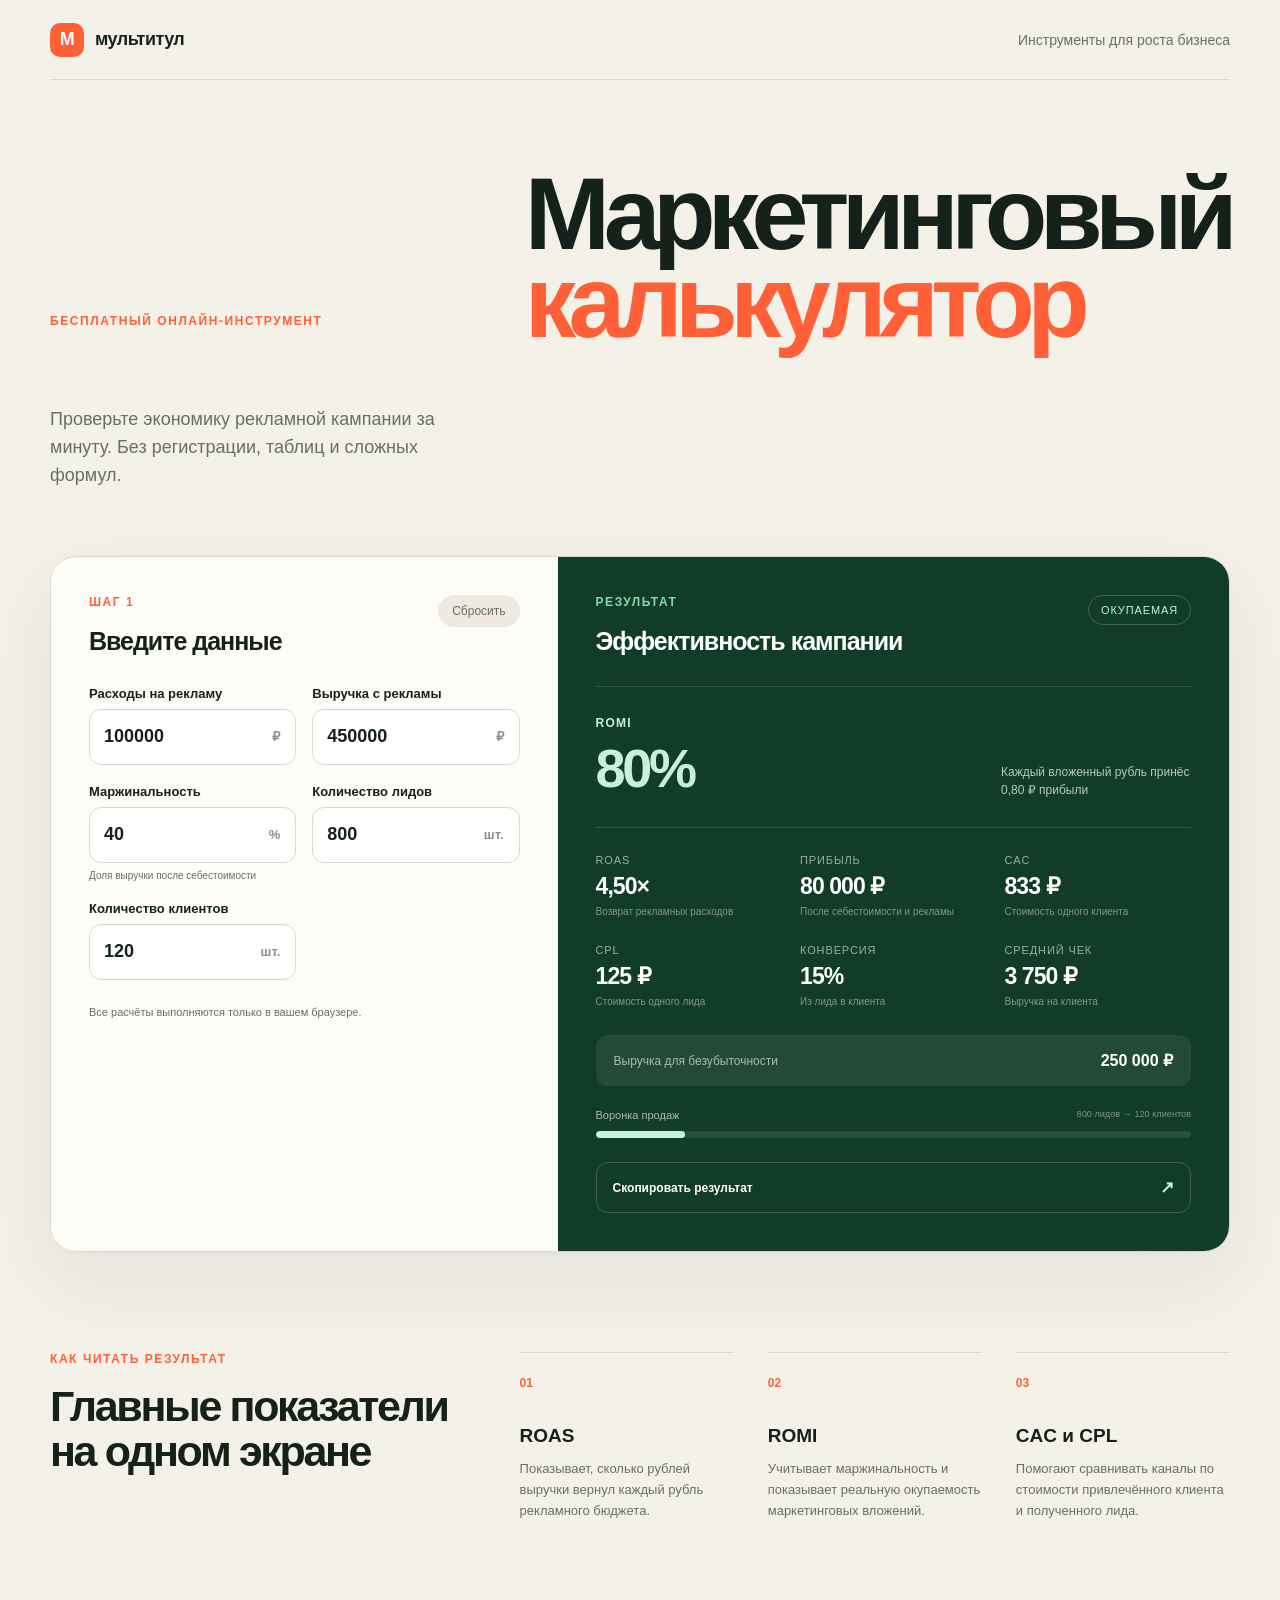
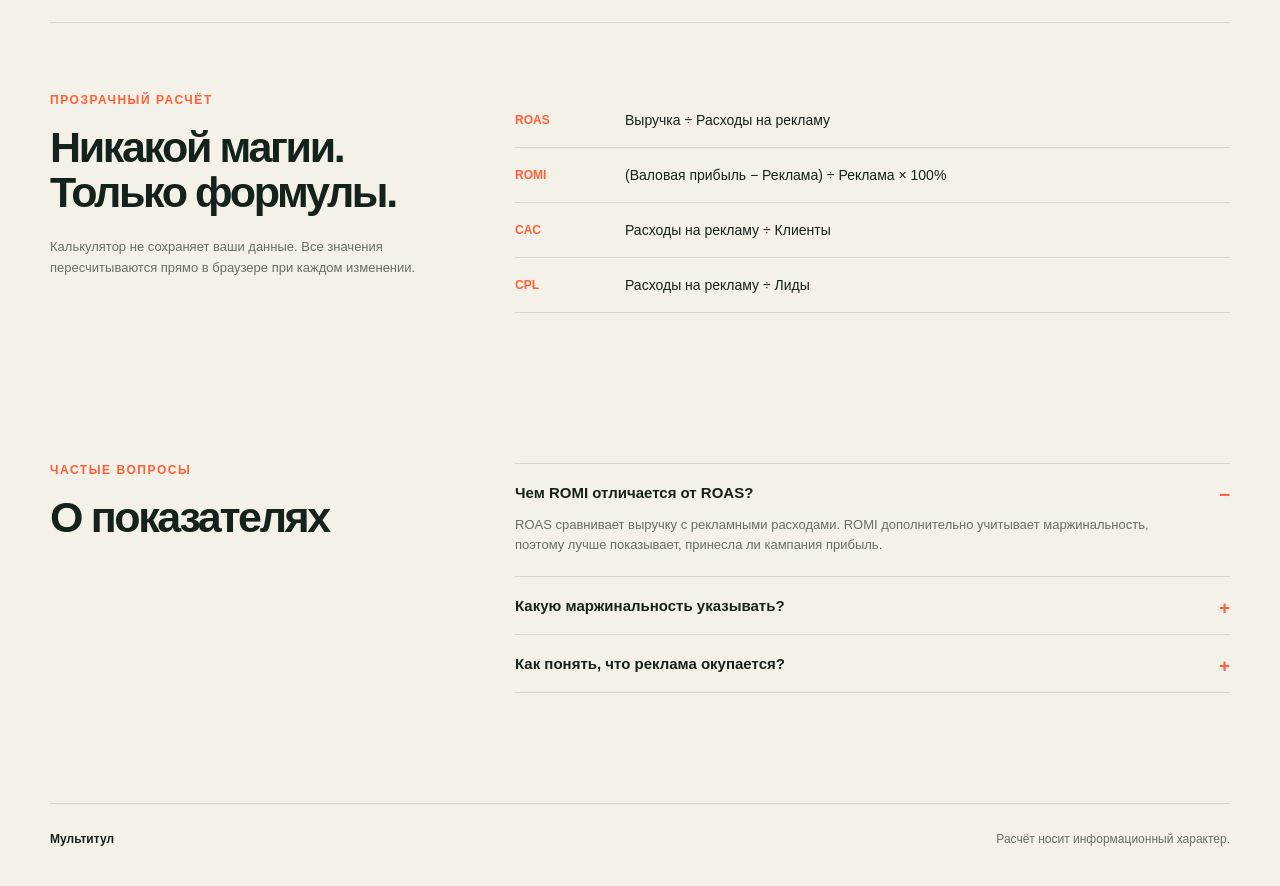
==== index.html @ 46bb3a7b "Publish Multitool marketing calculator" ====
<!doctype html>
<html lang="ru">
<head>
  <meta charset="UTF-8">
  <meta name="viewport" content="width=device-width, initial-scale=1.0">
  <title>Маркетинговый калькулятор — ROAS, ROMI, CAC и CPL</title>
  <meta name="description" content="Бесплатный маркетинговый калькулятор: рассчитайте ROAS, ROMI, CAC, CPL, конверсию, прибыль и точку безубыточности.">
  <link rel="stylesheet" href="styles.css">
  <script type="application/ld+json">
  {
    "@context": "https://schema.org",
    "@type": "WebApplication",
    "name": "Маркетинговый калькулятор",
    "applicationCategory": "BusinessApplication",
    "operatingSystem": "Any",
    "offers": {"@type": "Offer", "price": "0", "priceCurrency": "RUB"}
  }
  </script>
</head>
<body>
  <header class="site-header">
    <a class="brand" href="#" aria-label="Мультитул — на главную">
      <span class="brand-mark">M</span>
      <span>мультитул</span>
    </a>
    <span class="header-note">Инструменты для роста бизнеса</span>
  </header>

  <main>
    <section class="hero">
      <p class="eyebrow">Бесплатный онлайн-инструмент</p>
      <h1>Маркетинговый<br><span>калькулятор</span></h1>
      <p class="hero-copy">Проверьте экономику рекламной кампании за минуту. Без регистрации, таблиц и сложных формул.</p>
    </section>

    <section class="calculator" aria-labelledby="calculator-title">
      <div class="input-panel">
        <div class="panel-heading">
          <div>
            <p class="step">Шаг 1</p>
            <h2 id="calculator-title">Введите данные</h2>
          </div>
          <button class="reset-button" id="reset" type="button">Сбросить</button>
        </div>

        <div class="fields">
          <label>
            <span>Расходы на рекламу</span>
            <span class="field-wrap"><input id="spend" type="number" min="0" step="100" value="100000"><b>₽</b></span>
          </label>
          <label>
            <span>Выручка с рекламы</span>
            <span class="field-wrap"><input id="revenue" type="number" min="0" step="100" value="450000"><b>₽</b></span>
          </label>
          <label>
            <span>Маржинальность</span>
            <span class="field-wrap"><input id="margin" type="number" min="0" max="100" step="1" value="40"><b>%</b></span>
            <small>Доля выручки после себестоимости</small>
          </label>
          <label>
            <span>Количество лидов</span>
            <span class="field-wrap"><input id="leads" type="number" min="0" step="1" value="800"><b>шт.</b></span>
          </label>
          <label>
            <span>Количество клиентов</span>
            <span class="field-wrap"><input id="customers" type="number" min="0" step="1" value="120"><b>шт.</b></span>
          </label>
        </div>
        <p class="form-warning" id="form-warning" role="alert" hidden></p>
        <p class="privacy">Все расчёты выполняются только в вашем браузере.</p>
      </div>

      <div class="results-panel" aria-live="polite">
        <div class="panel-heading result-heading">
          <div>
            <p class="step">Результат</p>
            <h2>Эффективность кампании</h2>
          </div>
          <span class="status" id="status">Окупаемая</span>
        </div>

        <article class="hero-result">
          <div>
            <p>ROMI</p>
            <strong id="romi">80%</strong>
          </div>
          <p id="romi-caption">Каждый вложенный рубль принёс 0,80 ₽ прибыли</p>
        </article>

        <div class="metric-grid">
          <article><span>ROAS</span><strong id="roas">4,50×</strong><small>Возврат рекламных расходов</small></article>
          <article><span>Прибыль</span><strong id="profit">80 000 ₽</strong><small>После себестоимости и рекламы</small></article>
          <article><span>CAC</span><strong id="cac">833 ₽</strong><small>Стоимость одного клиента</small></article>
          <article><span>CPL</span><strong id="cpl">125 ₽</strong><small>Стоимость одного лида</small></article>
          <article><span>Конверсия</span><strong id="conversion">15%</strong><small>Из лида в клиента</small></article>
          <article><span>Средний чек</span><strong id="aov">3 750 ₽</strong><small>Выручка на клиента</small></article>
        </div>

        <div class="breakeven">
          <span>Выручка для безубыточности</span>
          <strong id="breakeven">250 000 ₽</strong>
        </div>

        <div class="funnel">
          <div class="funnel-heading"><span>Воронка продаж</span><small id="funnel-label">800 лидов → 120 клиентов</small></div>
          <div class="funnel-track"><span id="funnel-bar"></span></div>
        </div>

        <button class="copy-button" id="copy-result" type="button">
          <span>Скопировать результат</span><b aria-hidden="true">↗</b>
        </button>
      </div>
    </section>

    <section class="explanation">
      <div>
        <p class="eyebrow">Как читать результат</p>
        <h2>Главные показатели<br>на одном экране</h2>
      </div>
      <div class="explanation-grid">
        <article><b>01</b><h3>ROAS</h3><p>Показывает, сколько рублей выручки вернул каждый рубль рекламного бюджета.</p></article>
        <article><b>02</b><h3>ROMI</h3><p>Учитывает маржинальность и показывает реальную окупаемость маркетинговых вложений.</p></article>
        <article><b>03</b><h3>CAC и CPL</h3><p>Помогают сравнивать каналы по стоимости привлечённого клиента и полученного лида.</p></article>
      </div>
    </section>

    <section class="formula-section">
      <div class="formula-intro">
        <p class="eyebrow">Прозрачный расчёт</p>
        <h2>Никакой магии.<br>Только формулы.</h2>
        <p>Калькулятор не сохраняет ваши данные. Все значения пересчитываются прямо в браузере при каждом изменении.</p>
      </div>
      <div class="formula-list">
        <article><span>ROAS</span><code>Выручка ÷ Расходы на рекламу</code></article>
        <article><span>ROMI</span><code>(Валовая прибыль − Реклама) ÷ Реклама × 100%</code></article>
        <article><span>CAC</span><code>Расходы на рекламу ÷ Клиенты</code></article>
        <article><span>CPL</span><code>Расходы на рекламу ÷ Лиды</code></article>
      </div>
    </section>

    <section class="faq">
      <div>
        <p class="eyebrow">Частые вопросы</p>
        <h2>О показателях</h2>
      </div>
      <div class="faq-list">
        <details open><summary>Чем ROMI отличается от ROAS?</summary><p>ROAS сравнивает выручку с рекламными расходами. ROMI дополнительно учитывает маржинальность, поэтому лучше показывает, принесла ли кампания прибыль.</p></details>
        <details><summary>Какую маржинальность указывать?</summary><p>Используйте долю выручки, которая остаётся после переменных расходов и себестоимости, но до вычета рекламного бюджета.</p></details>
        <details><summary>Как понять, что реклама окупается?</summary><p>Положительный ROMI означает, что валовая прибыль покрыла рекламные расходы. Но итоговое управленческое решение также должно учитывать постоянные расходы бизнеса.</p></details>
      </div>
    </section>
  </main>

  <footer>
    <span>Мультитул</span>
    <p>Расчёт носит информационный характер.</p>
  </footer>
  <script src="app.js"></script>
</body>
</html>
---- styles.css ----
:root {
  --ink: #15221b;
  --muted: #667068;
  --paper: #f4f1e9;
  --card: #fffdf8;
  --line: #d9d8cf;
  --accent: #ff6038;
  --green: #123c2a;
  --mint: #c7f1d8;
}

* { box-sizing: border-box; }
html { scroll-behavior: smooth; }
body {
  margin: 0;
  background: var(--paper);
  color: var(--ink);
  font-family: Inter, ui-sans-serif, -apple-system, BlinkMacSystemFont, "Segoe UI", sans-serif;
}

.site-header, main, footer { width: min(1180px, calc(100% - 40px)); margin-inline: auto; }
.site-header {
  height: 80px;
  display: flex;
  align-items: center;
  justify-content: space-between;
  border-bottom: 1px solid var(--line);
}
.brand { color: var(--ink); text-decoration: none; display: flex; align-items: center; gap: 11px; font-weight: 800; font-size: 18px; letter-spacing: -.03em; }
.brand-mark { width: 34px; height: 34px; display: grid; place-items: center; background: var(--accent); color: white; border-radius: 10px; }
.header-note { color: var(--muted); font-size: 14px; }

.hero { padding: 90px 0 62px; display: grid; grid-template-columns: 1.35fr .65fr; align-items: end; gap: 60px; }
.eyebrow, .step { margin: 0 0 18px; color: var(--accent); text-transform: uppercase; letter-spacing: .13em; font-size: 12px; font-weight: 800; }
h1 { margin: 0; font-size: clamp(58px, 8vw, 108px); line-height: .86; letter-spacing: -.075em; font-weight: 800; }
h1 span { color: var(--accent); }
.hero-copy { color: var(--muted); font-size: 18px; line-height: 1.55; margin: 0 0 4px; max-width: 410px; }

.calculator { display: grid; grid-template-columns: .86fr 1.14fr; border: 1px solid var(--line); border-radius: 26px; overflow: hidden; box-shadow: 0 30px 80px rgba(30,35,30,.08); }
.input-panel, .results-panel { padding: 38px; }
.input-panel { background: var(--card); }
.results-panel { background: var(--green); color: white; }
.panel-heading { display: flex; justify-content: space-between; align-items: flex-start; gap: 20px; margin-bottom: 30px; }
.panel-heading h2 { margin: 0; font-size: 25px; letter-spacing: -.04em; }
.reset-button { border: 0; background: #eeeae1; color: var(--muted); border-radius: 999px; padding: 9px 14px; cursor: pointer; font: inherit; font-size: 12px; }
.reset-button:hover { color: var(--ink); }
.fields { display: grid; grid-template-columns: 1fr 1fr; gap: 19px 16px; }
label > span:first-child { display: block; font-size: 13px; font-weight: 700; margin: 0 0 8px; }
.field-wrap { height: 56px; display: flex; align-items: center; border: 1px solid var(--line); border-radius: 12px; background: white; padding-right: 15px; }
.field-wrap:focus-within { border-color: var(--accent); box-shadow: 0 0 0 3px rgba(255,96,56,.12); }
input { width: 100%; min-width: 0; border: 0; outline: 0; background: transparent; padding: 0 14px; font: inherit; font-size: 18px; font-weight: 750; color: var(--ink); }
.field-wrap b { color: #8a908b; font-size: 13px; white-space: nowrap; }
label small { display: block; margin-top: 6px; font-size: 10px; line-height: 1.3; color: var(--muted); }
.privacy { color: var(--muted); font-size: 11px; margin: 26px 0 0; }
.form-warning { color: #a33b24; background: #fff0eb; border-radius: 9px; padding: 11px 13px; font-size: 12px; line-height: 1.4; margin: 18px 0 -8px; }
.result-heading .step { color: #82dba6; }
.status { border: 1px solid rgba(255,255,255,.2); color: var(--mint); border-radius: 999px; padding: 8px 12px; font-size: 11px; text-transform: uppercase; letter-spacing: .08em; }
.status.negative { color: #ffb4a2; }
.hero-result { display: flex; align-items: flex-end; justify-content: space-between; gap: 28px; border-top: 1px solid rgba(255,255,255,.14); border-bottom: 1px solid rgba(255,255,255,.14); padding: 28px 0; }
.hero-result p { margin: 0; color: #b7c9bf; font-size: 12px; line-height: 1.45; max-width: 190px; }
.hero-result div > p { color: var(--mint); font-weight: 800; letter-spacing: .1em; }
.hero-result strong { display: block; margin-top: 5px; font-size: 54px; letter-spacing: -.06em; color: var(--mint); }
.metric-grid { display: grid; grid-template-columns: repeat(3, 1fr); margin-top: 26px; gap: 25px 18px; }
.metric-grid article { min-width: 0; }
.metric-grid span { display: block; font-size: 11px; color: #9aafa3; text-transform: uppercase; letter-spacing: .08em; }
.metric-grid strong { display: block; font-size: 23px; letter-spacing: -.04em; margin: 7px 0 5px; overflow-wrap: anywhere; }
.metric-grid small { display: block; font-size: 10px; line-height: 1.35; color: #82968b; }
.breakeven { margin-top: 27px; padding: 16px 18px; border-radius: 12px; background: rgba(255,255,255,.07); display: flex; justify-content: space-between; align-items: center; gap: 15px; font-size: 12px; color: #aabbb1; }
.breakeven strong { color: white; font-size: 16px; }
.funnel { margin-top: 23px; }
.funnel-heading { display: flex; justify-content: space-between; gap: 16px; color: #aabbb1; font-size: 11px; }
.funnel-heading small { color: #7f9488; }
.funnel-track { margin-top: 10px; height: 7px; background: rgba(255,255,255,.09); border-radius: 999px; overflow: hidden; }
.funnel-track span { display: block; height: 100%; width: 15%; background: var(--mint); border-radius: inherit; transition: width .3s ease; }
.copy-button { width: 100%; display: flex; align-items: center; justify-content: space-between; margin-top: 24px; border: 1px solid rgba(255,255,255,.18); background: transparent; color: white; border-radius: 12px; padding: 14px 16px; font: inherit; font-size: 12px; font-weight: 700; cursor: pointer; }
.copy-button:hover { background: rgba(255,255,255,.07); }
.copy-button b { color: var(--mint); font-size: 17px; }

.explanation { padding: 100px 0; display: grid; grid-template-columns: .72fr 1.28fr; gap: 70px; }
.explanation h2 { margin: 0; font-size: 43px; letter-spacing: -.055em; line-height: 1.05; }
.explanation-grid { display: grid; grid-template-columns: repeat(3, 1fr); gap: 34px; }
.explanation-grid article { border-top: 1px solid var(--line); padding-top: 20px; }
.explanation-grid b { color: var(--accent); font-size: 12px; }
.explanation-grid h3 { margin: 34px 0 12px; font-size: 19px; }
.explanation-grid p { margin: 0; color: var(--muted); font-size: 13px; line-height: 1.6; }
.formula-section { padding: 70px 0; border-top: 1px solid var(--line); display: grid; grid-template-columns: .7fr 1.3fr; gap: 80px; }
.formula-intro h2, .faq h2 { margin: 0; font-size: 43px; letter-spacing: -.055em; line-height: 1.05; }
.formula-intro > p:last-child { margin: 22px 0 0; color: var(--muted); line-height: 1.6; font-size: 13px; max-width: 390px; }
.formula-list article { display: grid; grid-template-columns: 90px 1fr; align-items: center; gap: 20px; padding: 19px 0; border-bottom: 1px solid var(--line); }
.formula-list span { color: var(--accent); font-size: 12px; font-weight: 800; }
.formula-list code { font-family: inherit; color: var(--ink); font-size: 14px; }
.faq { padding: 80px 0 110px; display: grid; grid-template-columns: .7fr 1.3fr; gap: 80px; }
.faq-list { border-top: 1px solid var(--line); }
.faq-list details { border-bottom: 1px solid var(--line); padding: 20px 0; }
.faq-list summary { cursor: pointer; list-style: none; font-weight: 750; font-size: 15px; }
.faq-list summary::-webkit-details-marker { display: none; }
.faq-list summary::after { content: '+'; float: right; color: var(--accent); font-size: 19px; }
.faq-list details[open] summary::after { content: '−'; }
.faq-list p { color: var(--muted); font-size: 13px; line-height: 1.6; margin: 14px 40px 0 0; }
footer { display: flex; justify-content: space-between; border-top: 1px solid var(--line); padding: 28px 0 40px; color: var(--muted); font-size: 12px; }
footer span { color: var(--ink); font-weight: 800; }
footer p { margin: 0; }

@media (max-width: 860px) {
  .hero { grid-template-columns: 1fr; gap: 32px; padding-top: 65px; }
  .calculator { grid-template-columns: 1fr; }
  .explanation { grid-template-columns: 1fr; }
  .formula-section, .faq { grid-template-columns: 1fr; gap: 38px; }
}
@media (max-width: 600px) {
  .site-header, main, footer { width: min(100% - 24px, 1180px); }
  .header-note { display: none; }
  .hero { padding: 55px 4px 38px; }
  h1 { font-size: 52px; }
  .hero-copy { font-size: 16px; }
  .input-panel, .results-panel { padding: 25px 20px; }
  .fields { grid-template-columns: 1fr; }
  .metric-grid { grid-template-columns: 1fr 1fr; }
  .hero-result { align-items: flex-start; flex-direction: column; }
  .explanation { padding: 70px 4px; gap: 38px; }
  .explanation-grid { grid-template-columns: 1fr; gap: 26px; }
  .explanation-grid h3 { margin-top: 20px; }
  .formula-section, .faq { padding: 60px 4px; }
  .formula-list article { grid-template-columns: 70px 1fr; }
  .formula-list code { font-size: 12px; line-height: 1.4; }
  footer { flex-direction: column; gap: 12px; }
}
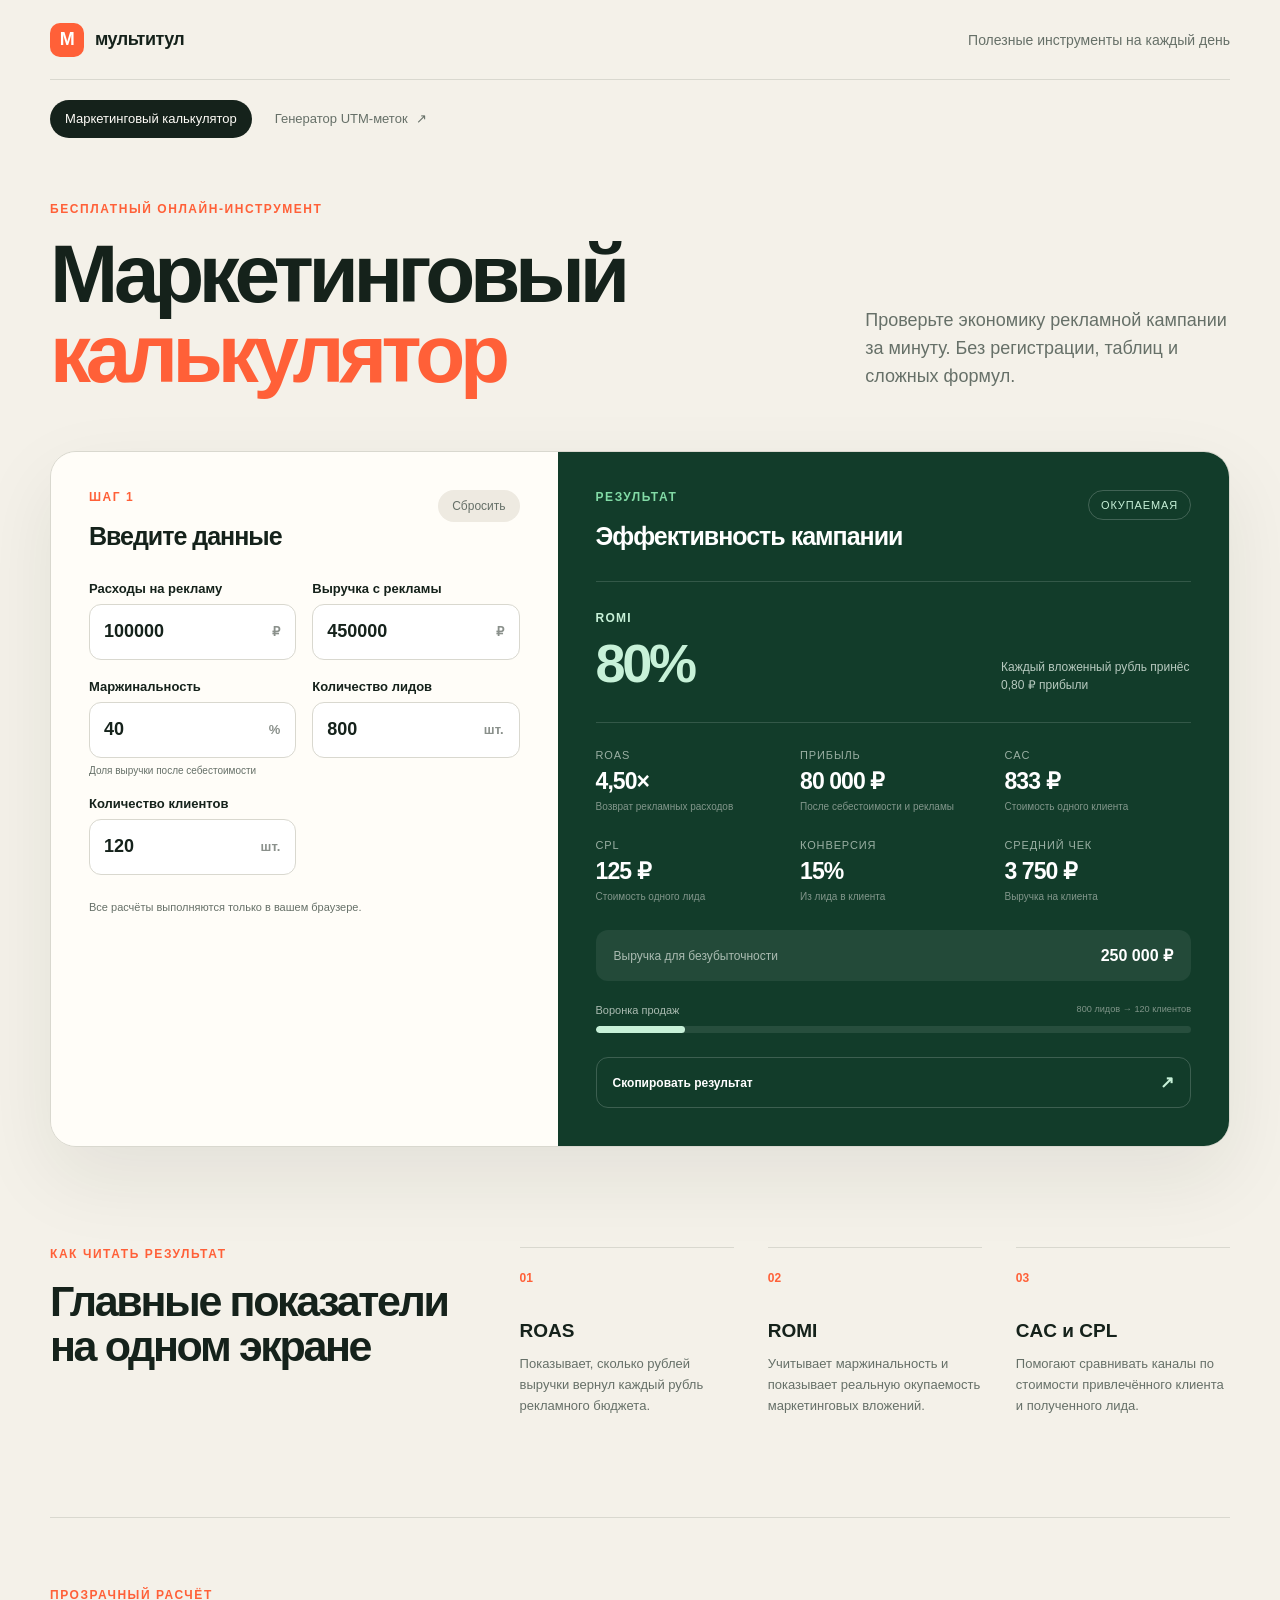
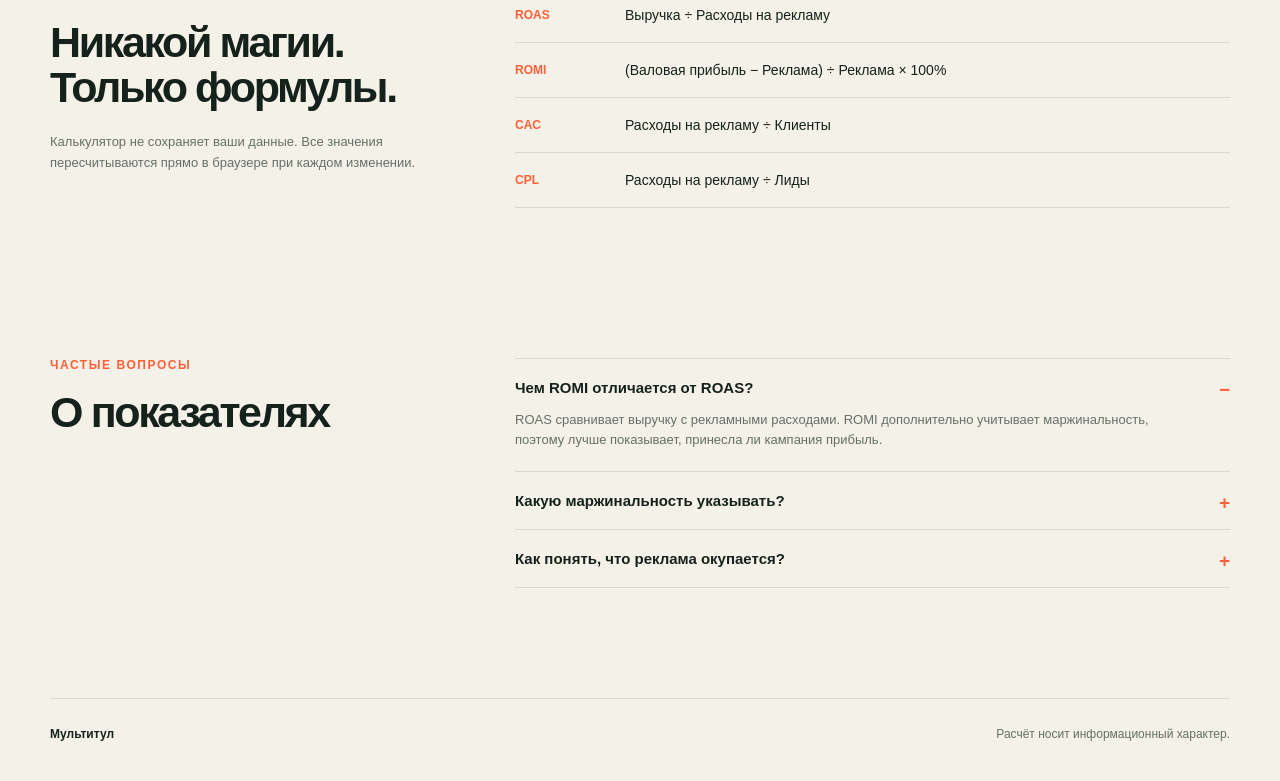
==== commit 58d029ca: "Add UTM link builder and shared tool navigation" ====
--- a/index.html
+++ b/index.html
@@ -5,6 +5,7 @@
   <meta name="viewport" content="width=device-width, initial-scale=1.0">
   <title>Маркетинговый калькулятор — ROAS, ROMI, CAC и CPL</title>
   <meta name="description" content="Бесплатный маркетинговый калькулятор: рассчитайте ROAS, ROMI, CAC, CPL, конверсию, прибыль и точку безубыточности.">
+  <link rel="canonical" href="https://nezagorami56.github.io/multitool/">
   <link rel="stylesheet" href="styles.css">
   <script type="application/ld+json">
   {
@@ -19,17 +20,23 @@
 </head>
 <body>
   <header class="site-header">
-    <a class="brand" href="#" aria-label="Мультитул — на главную">
+    <a class="brand" href="./" aria-label="Мультитул — на главную">
       <span class="brand-mark">M</span>
       <span>мультитул</span>
     </a>
-    <span class="header-note">Инструменты для роста бизнеса</span>
+    <span class="header-note">Полезные инструменты на каждый день</span>
   </header>
+  <nav class="tool-nav" aria-label="Инструменты">
+    <a href="./" aria-current="page">Маркетинговый калькулятор</a>
+    <a href="utm-builder/">Генератор UTM-меток <span aria-hidden="true">↗</span></a>
+  </nav>
 
   <main>
     <section class="hero">
-      <p class="eyebrow">Бесплатный онлайн-инструмент</p>
-      <h1>Маркетинговый<br><span>калькулятор</span></h1>
+      <div>
+        <p class="eyebrow">Бесплатный онлайн-инструмент</p>
+        <h1>Маркетинговый<br><span>калькулятор</span></h1>
+      </div>
       <p class="hero-copy">Проверьте экономику рекламной кампании за минуту. Без регистрации, таблиц и сложных формул.</p>
     </section>
 
--- a/styles.css
+++ b/styles.css
@@ -18,7 +18,7 @@
   font-family: Inter, ui-sans-serif, -apple-system, BlinkMacSystemFont, "Segoe UI", sans-serif;
 }
 
-.site-header, main, footer { width: min(1180px, calc(100% - 40px)); margin-inline: auto; }
+.site-header, .tool-nav, main, footer { width: min(1180px, calc(100% - 40px)); margin-inline: auto; }
 .site-header {
   height: 80px;
   display: flex;
@@ -29,10 +29,16 @@
 .brand { color: var(--ink); text-decoration: none; display: flex; align-items: center; gap: 11px; font-weight: 800; font-size: 18px; letter-spacing: -.03em; }
 .brand-mark { width: 34px; height: 34px; display: grid; place-items: center; background: var(--accent); color: white; border-radius: 10px; }
 .header-note { color: var(--muted); font-size: 14px; }
+.tool-nav { display: flex; flex-wrap: wrap; gap: 8px; padding-top: 20px; }
+.tool-nav a { padding: 10px 15px; border-radius: 999px; text-decoration: none; color: var(--muted); font-size: 13px; line-height: 1.4; }
+.tool-nav a:hover { color: var(--ink); background: #e9e6dd; }
+.tool-nav a[aria-current="page"] { color: var(--card); background: var(--ink); }
+.tool-nav a span { margin-left: 5px; }
+:focus-visible { outline: 3px solid var(--accent); outline-offset: 4px; }
 
-.hero { padding: 90px 0 62px; display: grid; grid-template-columns: 1.35fr .65fr; align-items: end; gap: 60px; }
+.hero { padding: 64px 0 56px; display: grid; grid-template-columns: minmax(0, 1.7fr) minmax(0, .8fr); align-items: end; gap: 40px; }
 .eyebrow, .step { margin: 0 0 18px; color: var(--accent); text-transform: uppercase; letter-spacing: .13em; font-size: 12px; font-weight: 800; }
-h1 { margin: 0; font-size: clamp(58px, 8vw, 108px); line-height: .86; letter-spacing: -.075em; font-weight: 800; }
+h1 { margin: 0; font-size: clamp(44px, 6.4vw, 84px); line-height: .98; letter-spacing: -.065em; font-weight: 800; }
 h1 span { color: var(--accent); }
 .hero-copy { color: var(--muted); font-size: 18px; line-height: 1.55; margin: 0 0 4px; max-width: 410px; }
 
@@ -108,10 +114,10 @@
   .formula-section, .faq { grid-template-columns: 1fr; gap: 38px; }
 }
 @media (max-width: 600px) {
-  .site-header, main, footer { width: min(100% - 24px, 1180px); }
+  .site-header, .tool-nav, main, footer { width: min(100% - 24px, 1180px); }
   .header-note { display: none; }
   .hero { padding: 55px 4px 38px; }
-  h1 { font-size: 52px; }
+  h1 { font-size: clamp(34px, 9vw, 52px); }
   .hero-copy { font-size: 16px; }
   .input-panel, .results-panel { padding: 25px 20px; }
   .fields { grid-template-columns: 1fr; }
